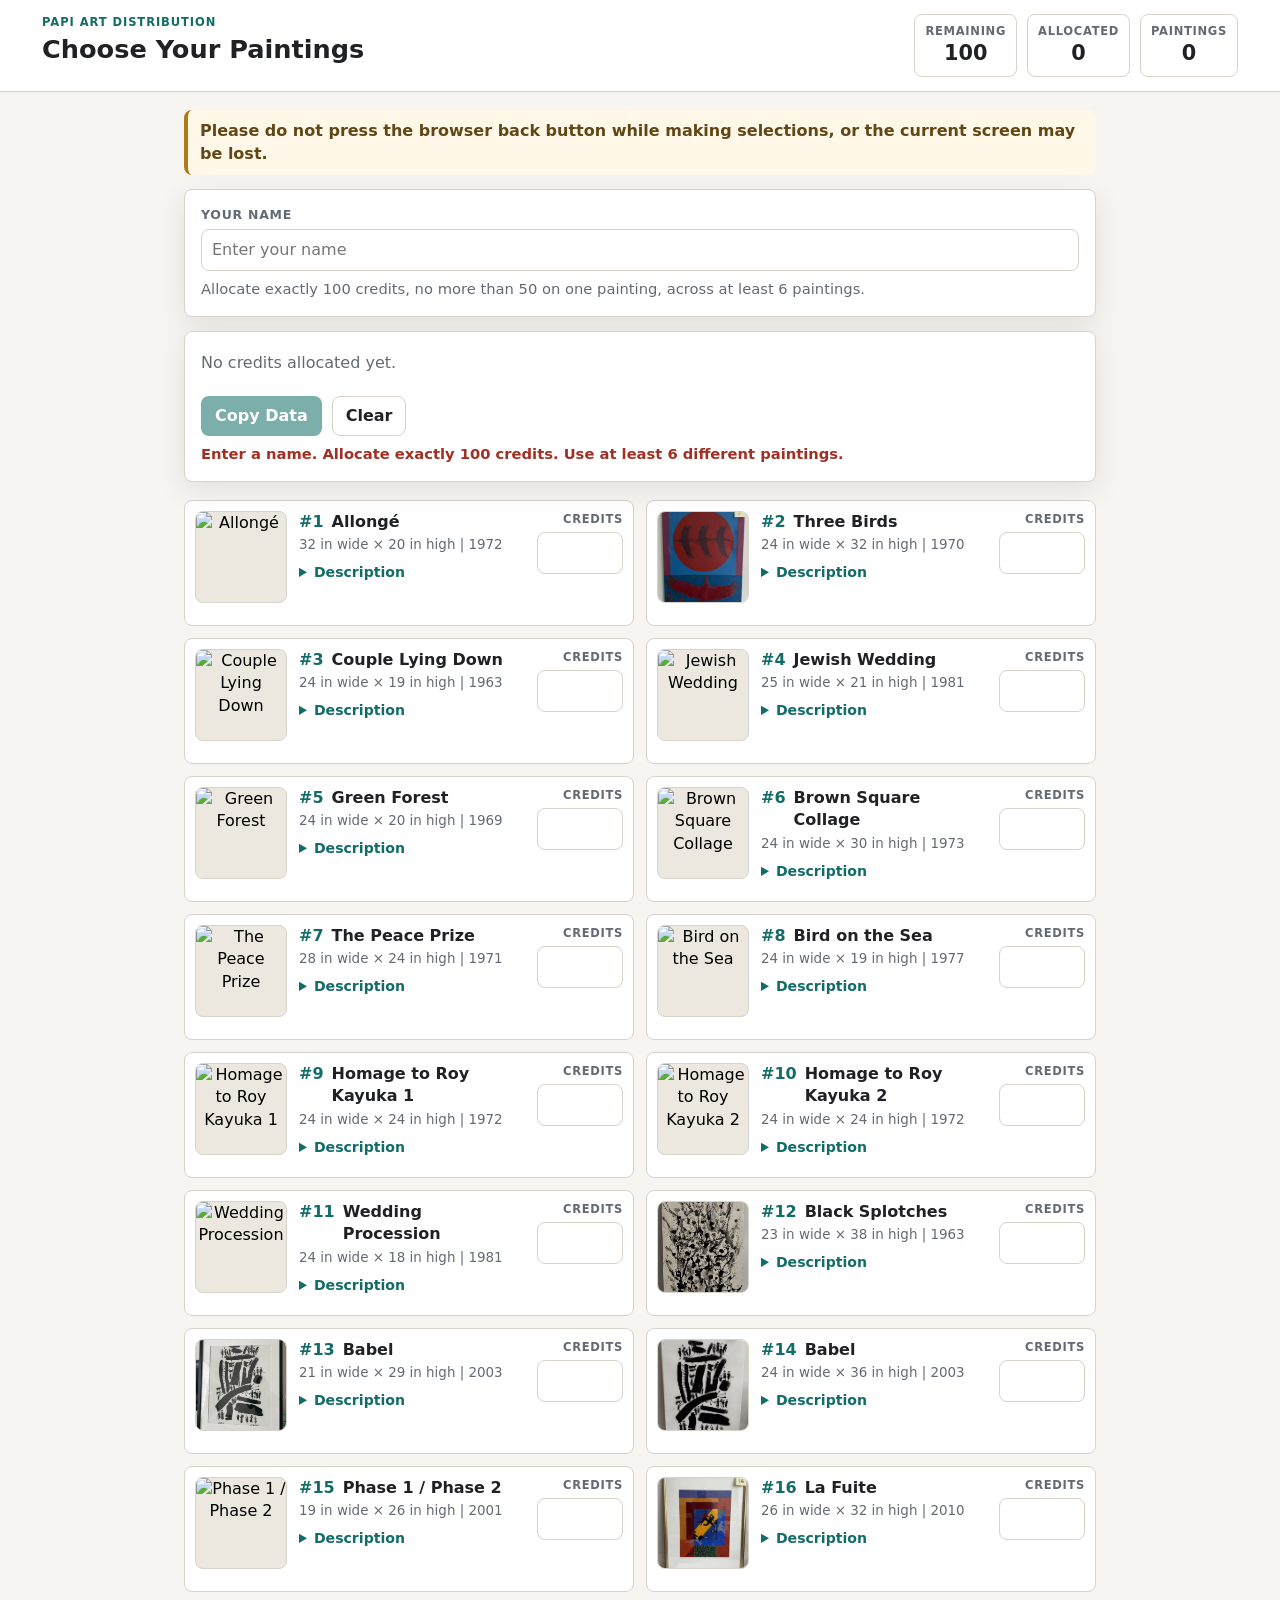
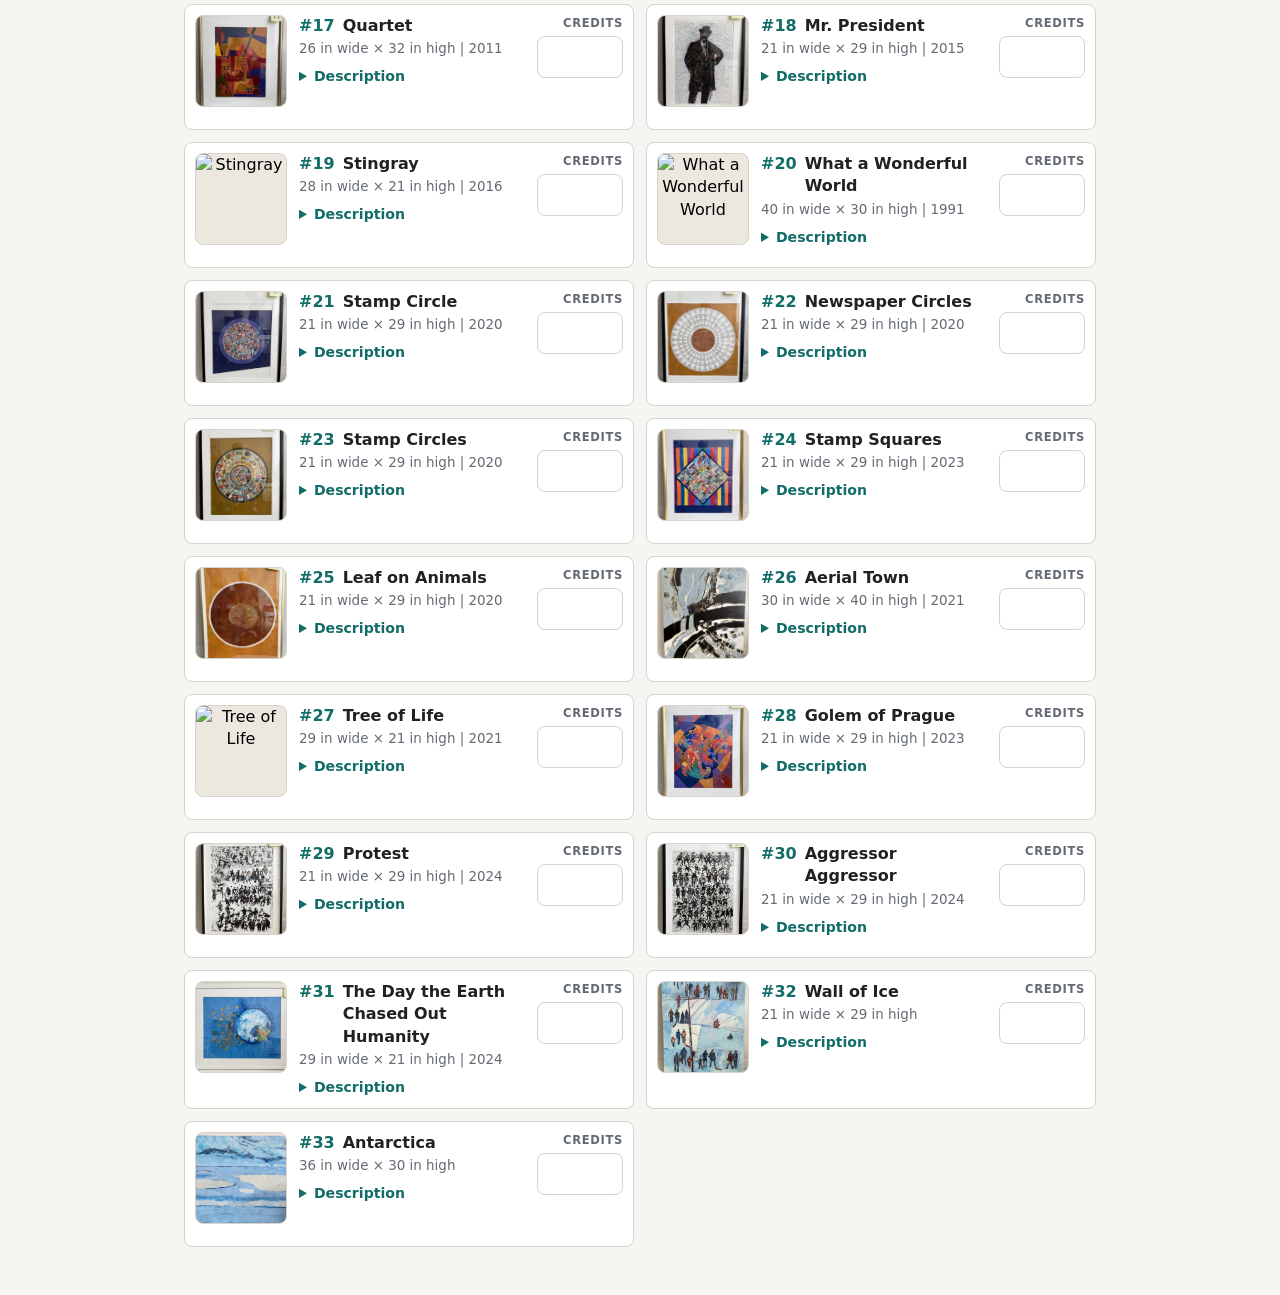
==== index.html @ 691af479 "Committed website" ====
<!doctype html>
<html lang="en">
  <head>
    <meta charset="utf-8">
    <meta name="viewport" content="width=device-width, initial-scale=1">
    <title>Papi Art Distribution</title>
    <link rel="stylesheet" href="assets/css/styles.css">
    <script type="module" src="assets/js/user.js"></script>
  </head>
  <body>
    <header class="topbar participant-topbar">
      <div class="brand-block">
        <p class="eyebrow">Papi Art Distribution</p>
        <h1>Choose Your Paintings</h1>
      </div>
      <div class="credit-panel" aria-live="polite">
        <div>
          <span class="metric-label">Remaining</span>
          <strong id="remainingCredits">100</strong>
        </div>
        <div>
          <span class="metric-label">Allocated</span>
          <strong id="allocatedCredits">0</strong>
        </div>
        <div>
          <span class="metric-label">Paintings</span>
          <strong id="selectedCount">0</strong>
        </div>
      </div>
    </header>

    <main class="page-shell participant-shell">
      <section class="notice-strip" role="note">
        Please do not press the browser back button while making selections, or the current screen may be lost.
      </section>

      <section class="entry-panel">
        <label class="field-label" for="participantName">Your name</label>
        <input id="participantName" class="text-input" type="text" autocomplete="name" placeholder="Enter your name">
        <p class="compact-help">Allocate exactly 100 credits, no more than 50 on one painting, across at least 6 paintings.</p>
      </section>

      <section class="sticky-summary" aria-label="Current selections">
        <div class="selection-strip" id="selectionStrip">
          <span class="muted">No credits allocated yet.</span>
        </div>
        <div class="action-row">
          <button id="copySubmission" class="primary-button" type="button" disabled>Copy Data</button>
          <button id="clearBids" class="secondary-button" type="button">Clear</button>
        </div>
        <p id="validationMessage" class="validation-message" role="status"></p>
        <textarea id="submissionOutput" class="submission-output" readonly aria-label="Copied submission data"></textarea>
      </section>

      <section id="paintingList" class="painting-list" aria-label="Paintings"></section>
    </main>

    <div id="imageModal" class="image-modal" hidden>
      <div class="modal-toolbar">
        <div>
          <p id="modalTitle" class="modal-title"></p>
          <p id="modalMeta" class="modal-meta"></p>
        </div>
        <div class="modal-actions">
          <button id="zoomOut" class="icon-button" type="button" aria-label="Zoom out">-</button>
          <button id="zoomReset" class="icon-button" type="button" aria-label="Reset zoom">Fit</button>
          <button id="zoomIn" class="icon-button" type="button" aria-label="Zoom in">+</button>
          <button id="closeModal" class="icon-button close-button" type="button" aria-label="Close image">x</button>
        </div>
      </div>
      <div id="modalImageWrap" class="modal-image-wrap">
        <img id="modalImage" alt="">
      </div>
    </div>
  </body>
</html>
---- assets/css/styles.css ----
:root {
  --bg: #f6f5f1;
  --surface: #ffffff;
  --ink: #202124;
  --muted: #646a73;
  --line: #d7d2ca;
  --accent: #126c68;
  --accent-strong: #0d4f4d;
  --rose: #9f3655;
  --gold: #b07a19;
  --danger: #a32f24;
  --shadow: 0 8px 30px rgba(31, 27, 21, 0.09);
  --radius: 8px;
}

* {
  box-sizing: border-box;
}

html {
  color: var(--ink);
  background: var(--bg);
  font-family: Inter, ui-sans-serif, system-ui, -apple-system, BlinkMacSystemFont, "Segoe UI", sans-serif;
  line-height: 1.4;
}

body {
  margin: 0;
  min-height: 100vh;
}

button,
input,
textarea {
  font: inherit;
}

button {
  cursor: pointer;
}

button:disabled {
  cursor: not-allowed;
  opacity: 0.55;
}

a {
  color: var(--accent);
}

.topbar {
  position: sticky;
  top: 0;
  z-index: 20;
  display: flex;
  align-items: center;
  justify-content: space-between;
  gap: 18px;
  padding: 14px clamp(16px, 4vw, 42px);
  border-bottom: 1px solid var(--line);
  background: rgba(255, 255, 255, 0.95);
  backdrop-filter: blur(10px);
}

.participant-topbar {
  align-items: stretch;
}

.brand-block h1,
.control-panel h2,
.feature-copy h2,
.summary-panel h2 {
  margin: 0;
  letter-spacing: 0;
}

.brand-block h1 {
  font-size: clamp(1.15rem, 2vw, 1.65rem);
}

.eyebrow {
  margin: 0 0 2px;
  color: var(--accent);
  font-size: 0.72rem;
  font-weight: 800;
  letter-spacing: 0.08em;
  text-transform: uppercase;
}

.page-nav {
  display: flex;
  gap: 14px;
  flex-wrap: wrap;
  font-size: 0.92rem;
  font-weight: 700;
}

.page-shell {
  width: min(1180px, 100%);
  margin: 0 auto;
  padding: 18px clamp(14px, 3vw, 34px) 48px;
}

.participant-shell {
  max-width: 980px;
}

.credit-panel,
.results-progress,
.editor-summary {
  display: flex;
  gap: 10px;
  align-items: center;
}

.credit-panel > div,
.results-progress > div,
.editor-summary > div {
  min-width: 86px;
  padding: 8px 10px;
  border: 1px solid var(--line);
  border-radius: var(--radius);
  background: var(--surface);
  text-align: center;
}

.metric-label {
  display: block;
  color: var(--muted);
  font-size: 0.72rem;
  font-weight: 800;
  letter-spacing: 0.06em;
  text-transform: uppercase;
}

.credit-panel strong,
.results-progress strong,
.winner-panel strong {
  display: block;
  font-size: 1.3rem;
}

.notice-strip {
  margin-bottom: 14px;
  padding: 10px 12px;
  border-left: 4px solid var(--gold);
  border-radius: var(--radius);
  background: #fff8e8;
  color: #614716;
  font-weight: 700;
}

.entry-panel,
.control-panel,
.sticky-summary,
.summary-panel {
  border: 1px solid var(--line);
  border-radius: var(--radius);
  background: var(--surface);
  box-shadow: var(--shadow);
}

.entry-panel,
.sticky-summary,
.control-panel,
.summary-panel {
  padding: 16px;
}

.sticky-summary {
  position: sticky;
  top: 83px;
  z-index: 15;
  margin: 14px 0 18px;
}

.field-label {
  display: block;
  margin-bottom: 6px;
  color: var(--muted);
  font-size: 0.78rem;
  font-weight: 800;
  letter-spacing: 0.06em;
  text-transform: uppercase;
}

.text-input,
.credit-input,
.large-textarea,
.submission-output {
  width: 100%;
  border: 1px solid var(--line);
  border-radius: var(--radius);
  background: #fff;
  color: var(--ink);
}

.text-input,
.credit-input {
  min-height: 42px;
  padding: 8px 10px;
}

.credit-input {
  max-width: 86px;
  text-align: right;
  font-weight: 800;
}

.large-textarea,
.submission-output {
  min-height: 150px;
  padding: 10px;
  resize: vertical;
}

.submission-output {
  display: none;
  min-height: 70px;
  margin-top: 10px;
  font-size: 0.78rem;
}

.compact-help,
.validation-message,
.muted {
  color: var(--muted);
}

.compact-help {
  margin: 8px 0 0;
  font-size: 0.92rem;
}

.validation-message {
  margin: 8px 0 0;
  min-height: 1.25em;
  font-size: 0.92rem;
}

.validation-message.error {
  color: var(--danger);
  font-weight: 700;
}

.validation-message.ok {
  color: var(--accent-strong);
  font-weight: 700;
}

.selection-strip {
  display: flex;
  min-height: 36px;
  gap: 8px;
  align-items: center;
  overflow-x: auto;
  padding-bottom: 6px;
}

.selection-chip {
  flex: 0 0 auto;
  display: inline-flex;
  gap: 8px;
  align-items: center;
  padding: 6px 8px;
  border: 1px solid var(--line);
  border-radius: var(--radius);
  background: #f8fbfa;
  font-size: 0.86rem;
  white-space: nowrap;
}

.selection-chip strong {
  color: var(--accent-strong);
}

.action-row,
.result-actions {
  display: flex;
  gap: 10px;
  align-items: center;
  flex-wrap: wrap;
  margin-top: 12px;
}

.primary-button,
.secondary-button,
.danger-button,
.primary-link,
.icon-button {
  min-height: 40px;
  border: 1px solid transparent;
  border-radius: var(--radius);
  padding: 8px 13px;
  font-weight: 800;
  text-decoration: none;
}

.primary-button,
.primary-link {
  background: var(--accent);
  color: #fff;
}

.primary-button:hover,
.primary-link:hover {
  background: var(--accent-strong);
}

.secondary-button,
.icon-button {
  border-color: var(--line);
  background: #fff;
  color: var(--ink);
}

.danger-button {
  background: var(--danger);
  color: #fff;
}

.icon-button {
  width: 40px;
  padding: 6px;
}

.close-button {
  border-color: #e0b9b3;
  color: var(--danger);
}

.painting-list {
  display: grid;
  grid-template-columns: repeat(2, minmax(0, 1fr));
  gap: 12px;
}

.painting-card {
  display: grid;
  grid-template-columns: 92px minmax(0, 1fr) 96px;
  gap: 12px;
  align-items: start;
  min-height: 126px;
  padding: 10px;
  border: 1px solid var(--line);
  border-radius: var(--radius);
  background: var(--surface);
}

.painting-thumb-button {
  width: 92px;
  height: 92px;
  padding: 0;
  overflow: hidden;
  border: 1px solid var(--line);
  border-radius: var(--radius);
  background: #ece8df;
}

.painting-thumb-button img {
  width: 100%;
  height: 100%;
  object-fit: cover;
  display: block;
}

.painting-title-row {
  display: flex;
  gap: 8px;
  align-items: baseline;
}

.painting-number {
  flex: 0 0 auto;
  color: var(--accent);
  font-weight: 900;
}

.painting-card h2 {
  margin: 0;
  font-size: 1rem;
}

.painting-meta {
  margin: 3px 0 0;
  color: var(--muted);
  font-size: 0.84rem;
}

.painting-card details {
  margin-top: 8px;
  font-size: 0.88rem;
}

.painting-card summary {
  color: var(--accent);
  cursor: pointer;
  font-weight: 800;
}

.bid-block {
  display: flex;
  flex-direction: column;
  gap: 5px;
  align-items: flex-end;
}

.bid-block label {
  color: var(--muted);
  font-size: 0.72rem;
  font-weight: 800;
  letter-spacing: 0.06em;
  text-transform: uppercase;
}

.image-modal {
  position: fixed;
  inset: 0;
  z-index: 100;
  display: grid;
  grid-template-rows: auto minmax(0, 1fr);
  background: rgba(20, 19, 17, 0.95);
  color: #fff;
}

.image-modal[hidden] {
  display: none;
}

.modal-toolbar {
  display: flex;
  justify-content: space-between;
  gap: 16px;
  align-items: center;
  padding: 12px clamp(12px, 3vw, 24px);
  border-bottom: 1px solid rgba(255, 255, 255, 0.18);
}

.modal-title,
.modal-meta {
  margin: 0;
}

.modal-title {
  font-weight: 900;
}

.modal-meta {
  color: rgba(255, 255, 255, 0.72);
  font-size: 0.9rem;
}

.modal-actions {
  display: flex;
  gap: 8px;
  flex-wrap: wrap;
  justify-content: flex-end;
}

.modal-image-wrap {
  overflow: auto;
  display: block;
  padding: 18px;
  text-align: center;
}

.modal-image-wrap img {
  max-width: min(100%, 1500px);
  max-height: 78vh;
  height: auto;
  transition: width 130ms ease;
}

.panel-grid {
  display: grid;
  grid-template-columns: minmax(0, 1.3fr) minmax(280px, 0.7fr);
  gap: 16px;
  margin-bottom: 16px;
}

.control-panel h2 {
  margin-bottom: 10px;
  font-size: 1.2rem;
}

.section-heading-row {
  display: flex;
  justify-content: space-between;
  gap: 12px;
  align-items: center;
  margin-bottom: 12px;
}

.table-wrap {
  overflow-x: auto;
}

.data-table {
  width: 100%;
  border-collapse: collapse;
  min-width: 620px;
}

.data-table th,
.data-table td {
  padding: 9px 10px;
  border-bottom: 1px solid var(--line);
  text-align: left;
  vertical-align: top;
}

.data-table th {
  color: var(--muted);
  font-size: 0.76rem;
  letter-spacing: 0.06em;
  text-transform: uppercase;
}

.row-actions {
  display: flex;
  gap: 8px;
  flex-wrap: wrap;
}

.status-pill {
  display: inline-flex;
  padding: 3px 7px;
  border-radius: var(--radius);
  background: #edf8f6;
  color: var(--accent-strong);
  font-size: 0.8rem;
  font-weight: 800;
}

.status-pill.bad {
  background: #fff1ef;
  color: var(--danger);
}

.message-stack {
  display: grid;
  gap: 6px;
  margin-top: 10px;
}

.message-stack p {
  margin: 0;
  padding: 8px 10px;
  border-radius: var(--radius);
  background: #f7f4ee;
}

.manual-editor {
  margin-top: 16px;
}

.editor-grid {
  display: grid;
  grid-template-columns: repeat(2, minmax(0, 1fr));
  gap: 8px;
  margin-top: 12px;
}

.editor-row {
  display: grid;
  grid-template-columns: minmax(0, 1fr) 82px;
  gap: 8px;
  align-items: center;
  padding: 8px;
  border: 1px solid var(--line);
  border-radius: var(--radius);
}

.editor-row span {
  min-width: 0;
  overflow: hidden;
  text-overflow: ellipsis;
  white-space: nowrap;
}

.results-body {
  background: #efede8;
}

.results-shell {
  width: min(1380px, 100%);
  margin: 0 auto;
  padding: 18px clamp(14px, 3vw, 34px) 48px;
}

.results-stage {
  display: grid;
  gap: 16px;
}

.results-progress {
  justify-content: center;
}

.feature-painting {
  display: grid;
  grid-template-columns: minmax(320px, 1.15fr) minmax(320px, 0.85fr);
  min-height: calc(100vh - 190px);
  gap: 20px;
  align-items: stretch;
}

.feature-image-wrap {
  display: grid;
  place-items: center;
  min-height: 420px;
  border: 1px solid var(--line);
  border-radius: var(--radius);
  background: #1f211f;
  overflow: hidden;
}

.feature-image-wrap img {
  width: 100%;
  height: 100%;
  max-height: calc(100vh - 220px);
  object-fit: contain;
  display: block;
}

.feature-copy {
  display: flex;
  flex-direction: column;
  min-width: 0;
  padding: clamp(16px, 2vw, 26px);
  border: 1px solid var(--line);
  border-radius: var(--radius);
  background: var(--surface);
  box-shadow: var(--shadow);
}

.feature-copy h2 {
  font-size: clamp(2rem, 4vw, 4.2rem);
  line-height: 1.02;
}

.feature-meta {
  margin: 8px 0 0;
  color: var(--muted);
  font-size: 1rem;
  font-weight: 700;
}

.feature-description {
  margin: 16px 0;
  color: #3b3d40;
  font-size: 1rem;
}

.top-bidders {
  margin-top: auto;
  padding-top: 16px;
}

.top-bidders h3 {
  margin: 0 0 8px;
  color: var(--muted);
  font-size: 0.8rem;
  letter-spacing: 0.06em;
  text-transform: uppercase;
}

.top-bidders ol {
  display: grid;
  gap: 8px;
  margin: 0;
  padding-left: 24px;
}

.top-bidders li {
  padding: 7px 9px;
  border: 1px solid var(--line);
  border-radius: var(--radius);
  background: #faf9f6;
  font-weight: 800;
}

.top-bidders span {
  color: var(--muted);
  font-weight: 700;
}

.winner-panel {
  margin-top: 16px;
  padding: 14px 16px;
  border: 2px solid var(--accent);
  border-radius: var(--radius);
  background: #edf8f6;
}

.winner-panel strong {
  margin-top: 2px;
  font-size: clamp(2rem, 5vw, 4rem);
  line-height: 1;
}

.summary-panel {
  position: fixed;
  inset: 88px clamp(12px, 4vw, 52px) 24px;
  z-index: 60;
  overflow: auto;
}

.empty-state {
  width: min(680px, 100%);
  margin: 60px auto;
  text-align: center;
}

@media (max-width: 920px) {
  .topbar,
  .participant-topbar {
    position: static;
    align-items: stretch;
    flex-direction: column;
  }

  .credit-panel,
  .results-progress {
    justify-content: space-between;
  }

  .sticky-summary {
    top: 0;
  }

  .painting-list,
  .panel-grid,
  .feature-painting,
  .editor-grid {
    grid-template-columns: 1fr;
  }

  .feature-painting {
    min-height: auto;
  }

  .feature-copy h2 {
    font-size: 2.2rem;
  }
}

@media (max-width: 620px) {
  .page-shell,
  .results-shell {
    padding-left: 10px;
    padding-right: 10px;
  }

  .painting-card {
    grid-template-columns: 76px minmax(0, 1fr) 78px;
    gap: 8px;
    padding: 8px;
  }

  .painting-thumb-button {
    width: 76px;
    height: 76px;
  }

  .painting-card h2 {
    font-size: 0.94rem;
  }

  .credit-input {
    max-width: 74px;
  }

  .credit-panel {
    gap: 6px;
  }

  .credit-panel > div,
  .results-progress > div {
    min-width: 0;
    flex: 1 1 0;
    padding: 7px 6px;
  }

  .feature-image-wrap {
    min-height: 310px;
  }

  .summary-panel {
    inset: 12px;
  }
}
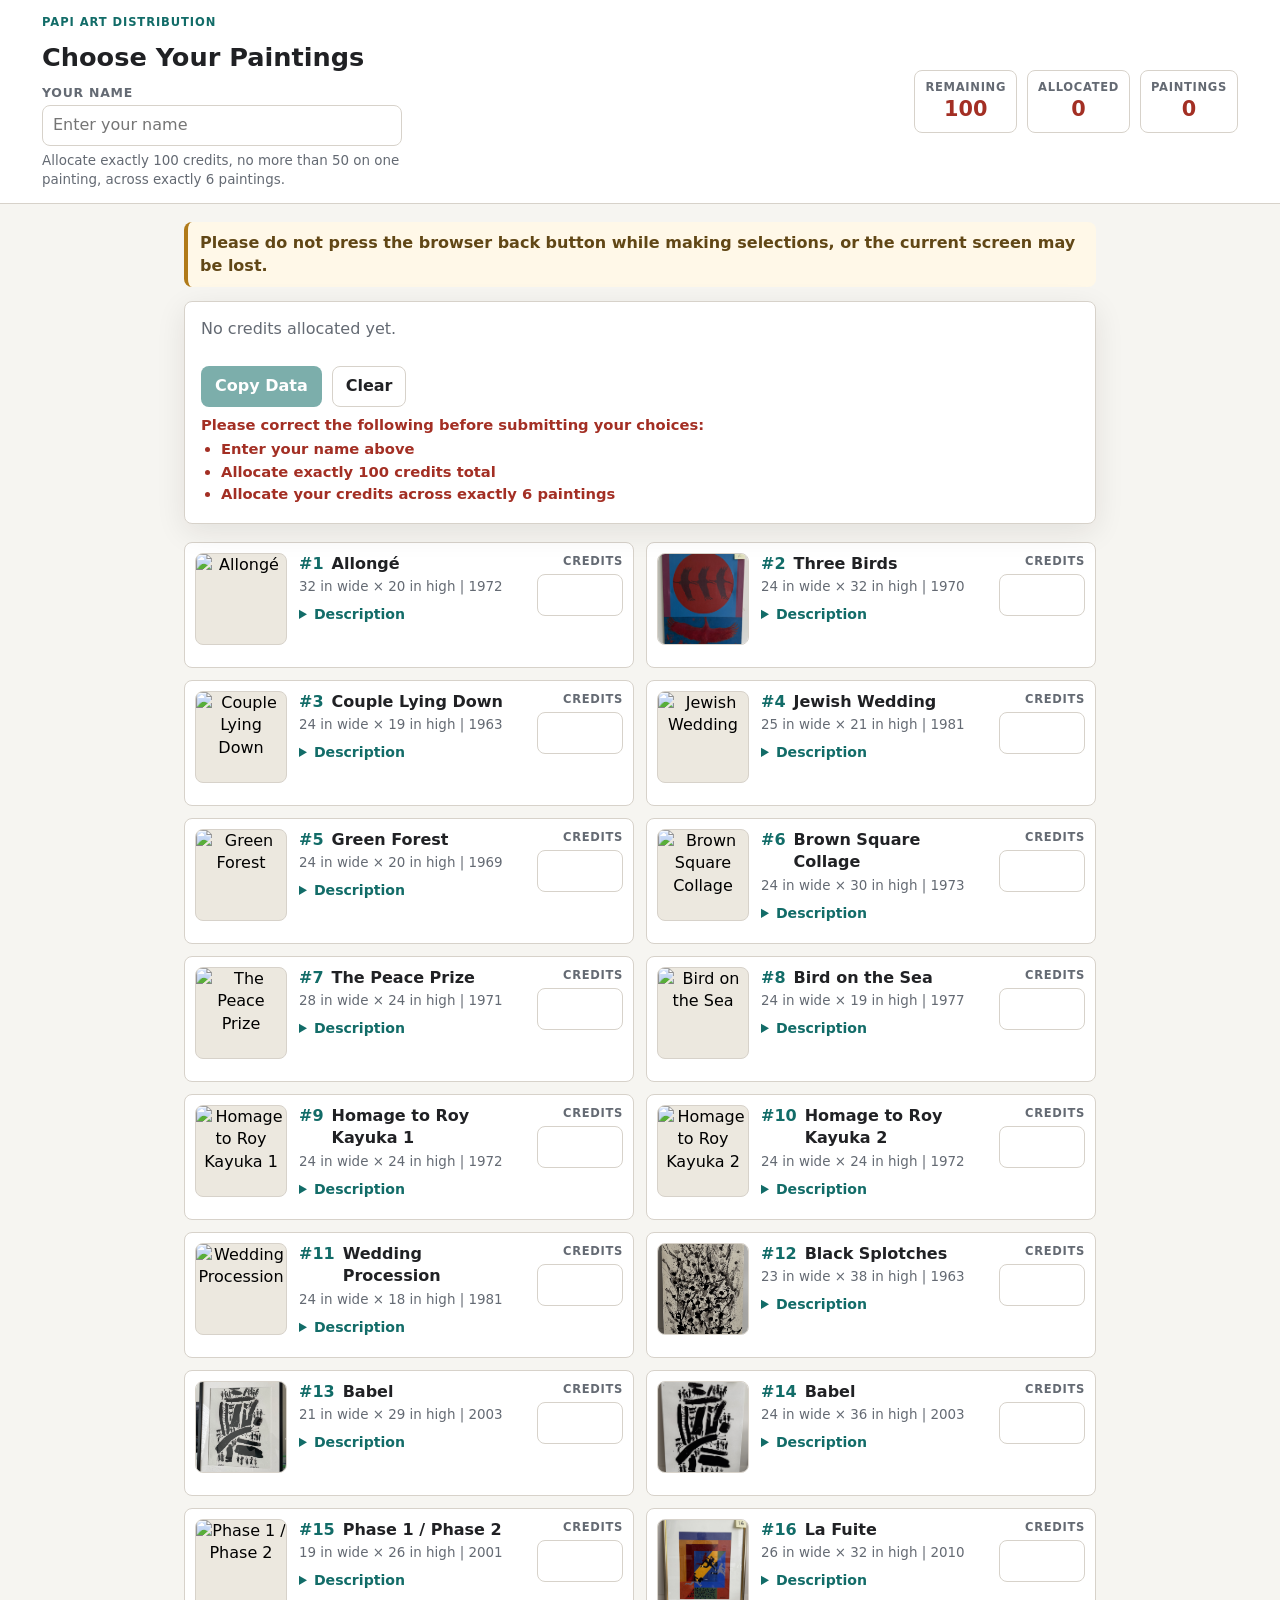
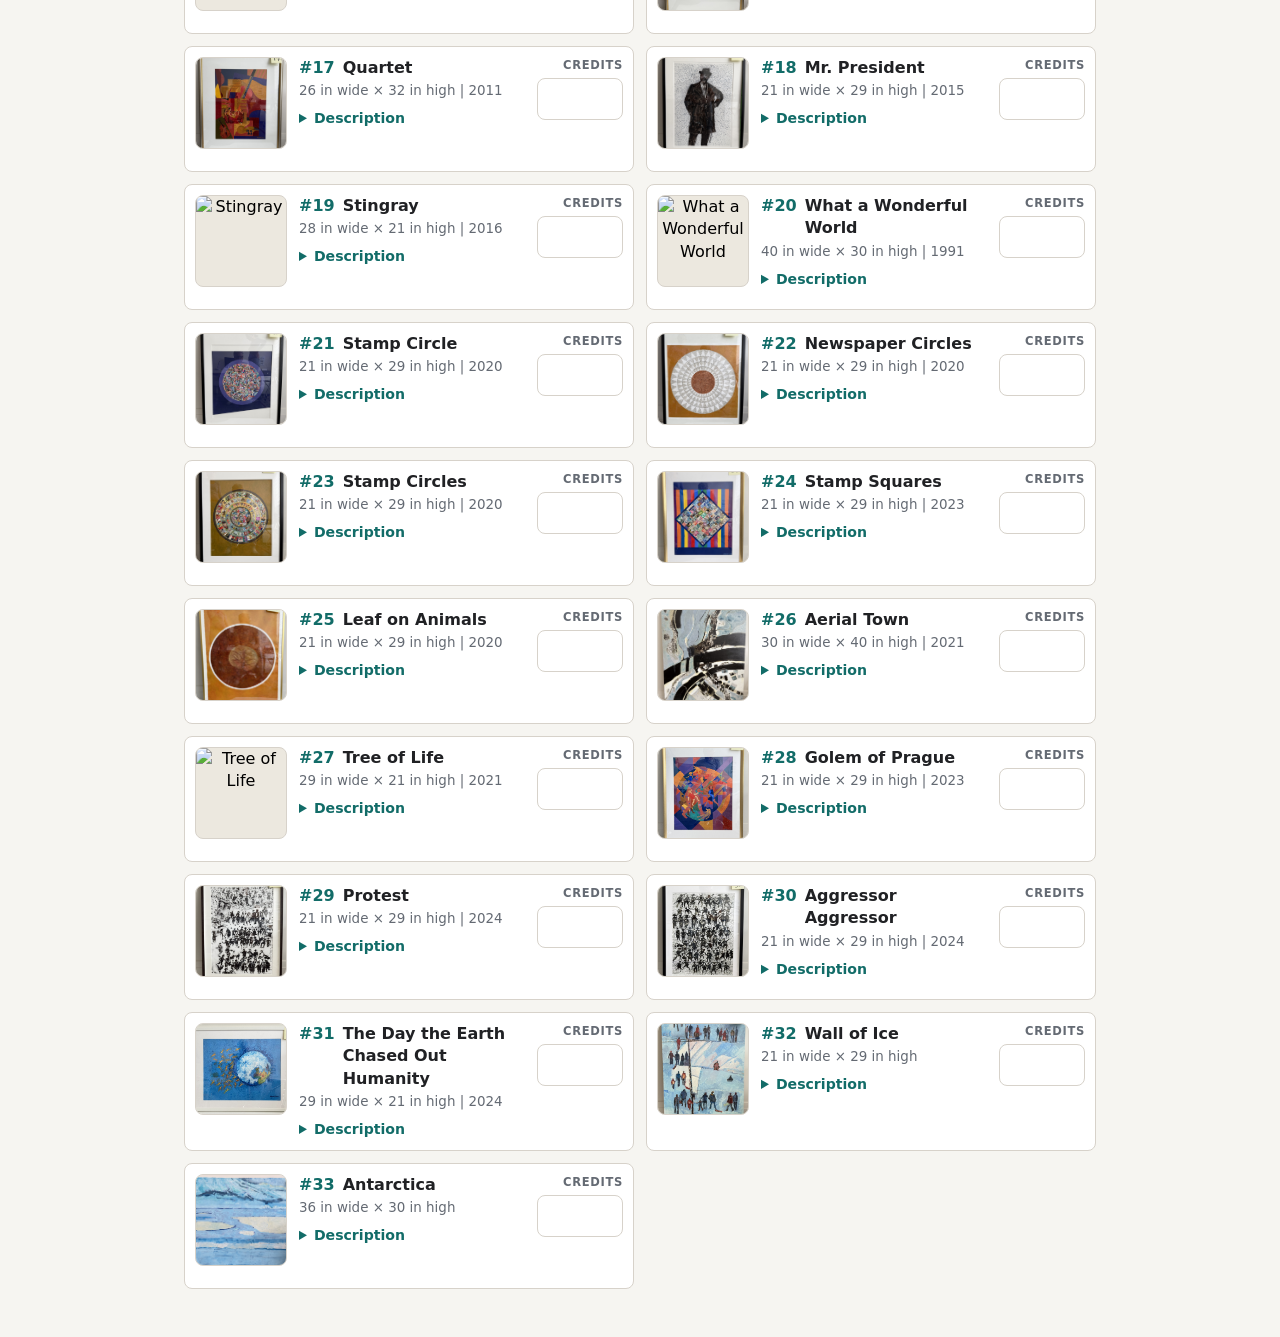
==== commit 30789b5e: "Made minor UI changes" ====
--- a/index.html
+++ b/index.html
@@ -12,6 +12,11 @@
       <div class="brand-block">
         <p class="eyebrow">Papi Art Distribution</p>
         <h1>Choose Your Paintings</h1>
+        <div class="participant-name-block">
+          <label class="field-label" for="participantName">Your name</label>
+          <input id="participantName" class="text-input" type="text" autocomplete="name" placeholder="Enter your name">
+          <p class="compact-help">Allocate exactly 100 credits, no more than 50 on one painting, across exactly 6 paintings.</p>
+        </div>
       </div>
       <div class="credit-panel" aria-live="polite">
         <div>
@@ -32,12 +37,6 @@
     <main class="page-shell participant-shell">
       <section class="notice-strip" role="note">
         Please do not press the browser back button while making selections, or the current screen may be lost.
-      </section>
-
-      <section class="entry-panel">
-        <label class="field-label" for="participantName">Your name</label>
-        <input id="participantName" class="text-input" type="text" autocomplete="name" placeholder="Enter your name">
-        <p class="compact-help">Allocate exactly 100 credits, no more than 50 on one painting, across at least 6 paintings.</p>
       </section>
 
       <section class="sticky-summary" aria-label="Current selections">
--- a/assets/css/styles.css
+++ b/assets/css/styles.css
@@ -11,6 +11,7 @@
   --danger: #a32f24;
   --shadow: 0 8px 30px rgba(31, 27, 21, 0.09);
   --radius: 8px;
+  --participant-topbar-height: 86px;
 }
 
 * {
@@ -66,6 +67,30 @@
   align-items: stretch;
 }
 
+.participant-topbar .brand-block {
+  display: grid;
+  gap: 8px;
+  min-width: min(420px, 100%);
+}
+
+.participant-name-block {
+  width: min(360px, 100%);
+}
+
+.participant-name-block .field-label {
+  margin-bottom: 4px;
+}
+
+.participant-name-block .text-input {
+  min-height: 38px;
+}
+
+.participant-name-block .compact-help {
+  max-width: 470px;
+  margin-top: 6px;
+  font-size: 0.84rem;
+}
+
 .brand-block h1,
 .control-panel h2,
 .feature-copy h2,
@@ -169,7 +194,7 @@
 
 .sticky-summary {
   position: sticky;
-  top: 83px;
+  top: calc(var(--participant-topbar-height) + 8px);
   z-index: 15;
   margin: 14px 0 18px;
 }
@@ -243,35 +268,65 @@
   font-weight: 700;
 }
 
+.validation-message.error span {
+  display: block;
+  margin-bottom: 4px;
+}
+
+.validation-message.error ul {
+  margin: 0;
+  padding-left: 20px;
+}
+
+.validation-message.error li {
+  margin: 2px 0;
+}
+
 .validation-message.ok {
   color: var(--accent-strong);
   font-weight: 700;
 }
 
 .selection-strip {
-  display: flex;
+  display: grid;
+  grid-template-columns: 1fr;
   min-height: 36px;
-  gap: 8px;
-  align-items: center;
-  overflow-x: auto;
-  padding-bottom: 6px;
+  max-height: 190px;
+  gap: 6px;
+  align-items: stretch;
+  overflow-y: auto;
+  padding-right: 4px;
 }
 
 .selection-chip {
-  flex: 0 0 auto;
   display: inline-flex;
   gap: 8px;
   align-items: center;
+  justify-content: space-between;
+  width: 100%;
   padding: 6px 8px;
   border: 1px solid var(--line);
   border-radius: var(--radius);
   background: #f8fbfa;
   font-size: 0.86rem;
-  white-space: nowrap;
+  white-space: normal;
+}
+
+.selection-chip span {
+  min-width: 0;
+  overflow-wrap: anywhere;
 }
 
 .selection-chip strong {
   color: var(--accent-strong);
+}
+
+.metric-good {
+  color: var(--accent-strong);
+}
+
+.metric-bad {
+  color: var(--danger);
 }
 
 .action-row,
@@ -715,7 +770,6 @@
 @media (max-width: 920px) {
   .topbar,
   .participant-topbar {
-    position: static;
     align-items: stretch;
     flex-direction: column;
   }
@@ -723,10 +777,6 @@
   .credit-panel,
   .results-progress {
     justify-content: space-between;
-  }
-
-  .sticky-summary {
-    top: 0;
   }
 
   .painting-list,
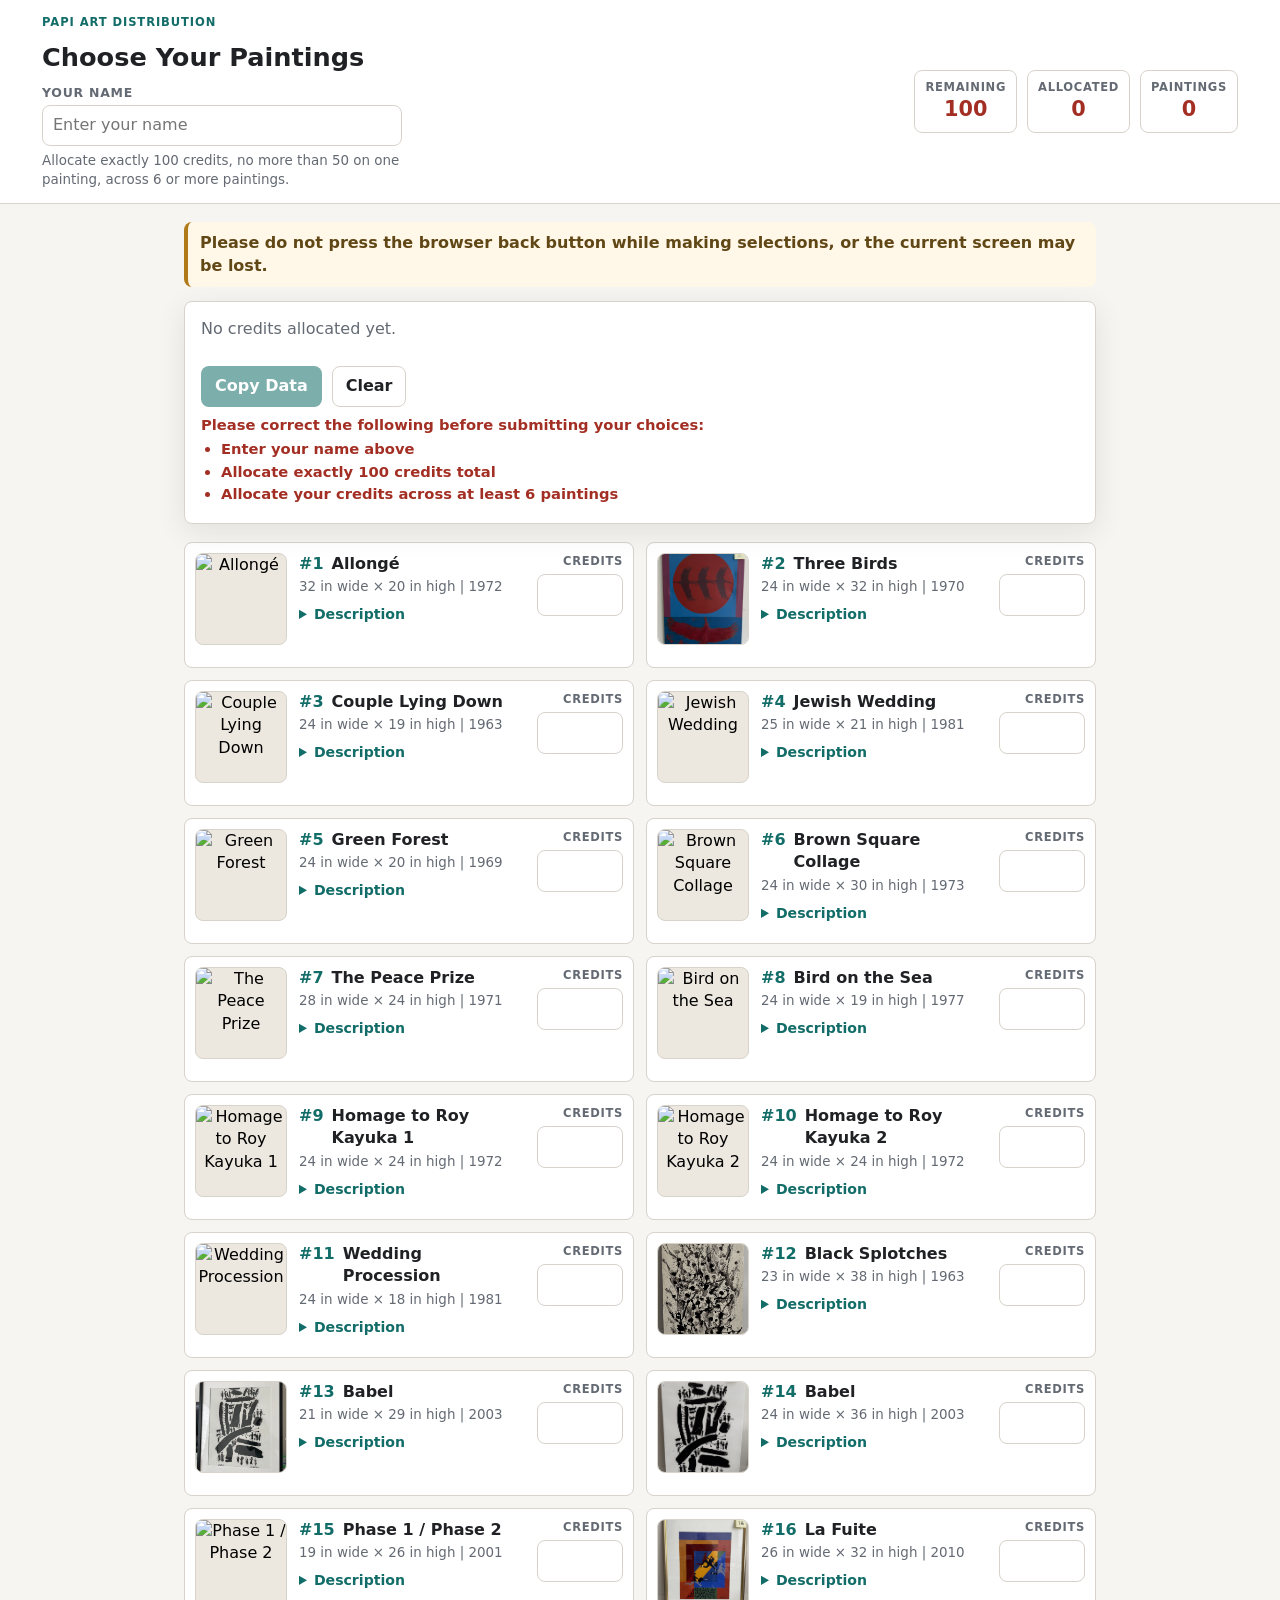
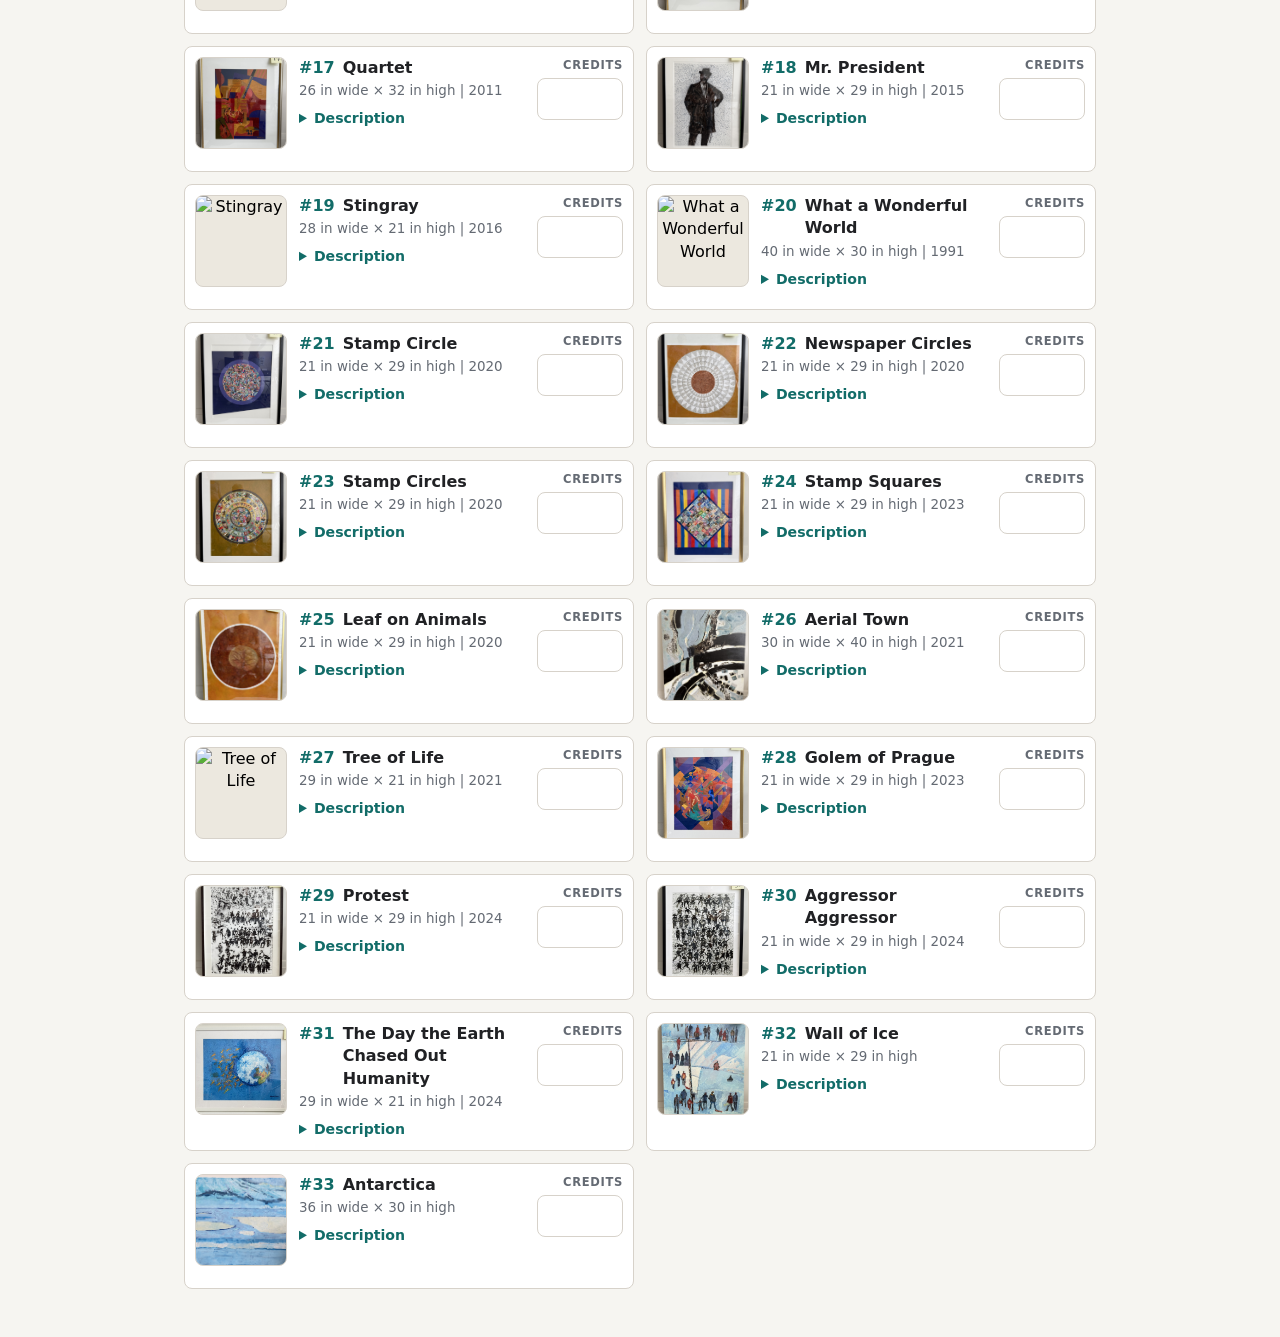
==== commit 4a7721bc: "Participants can now allocate their credits across more than 6 paintings" ====
--- a/index.html
+++ b/index.html
@@ -15,7 +15,7 @@
         <div class="participant-name-block">
           <label class="field-label" for="participantName">Your name</label>
           <input id="participantName" class="text-input" type="text" autocomplete="name" placeholder="Enter your name">
-          <p class="compact-help">Allocate exactly 100 credits, no more than 50 on one painting, across exactly 6 paintings.</p>
+          <p class="compact-help">Allocate exactly 100 credits, no more than 50 on one painting, across 6 or more paintings.</p>
         </div>
       </div>
       <div class="credit-panel" aria-live="polite">
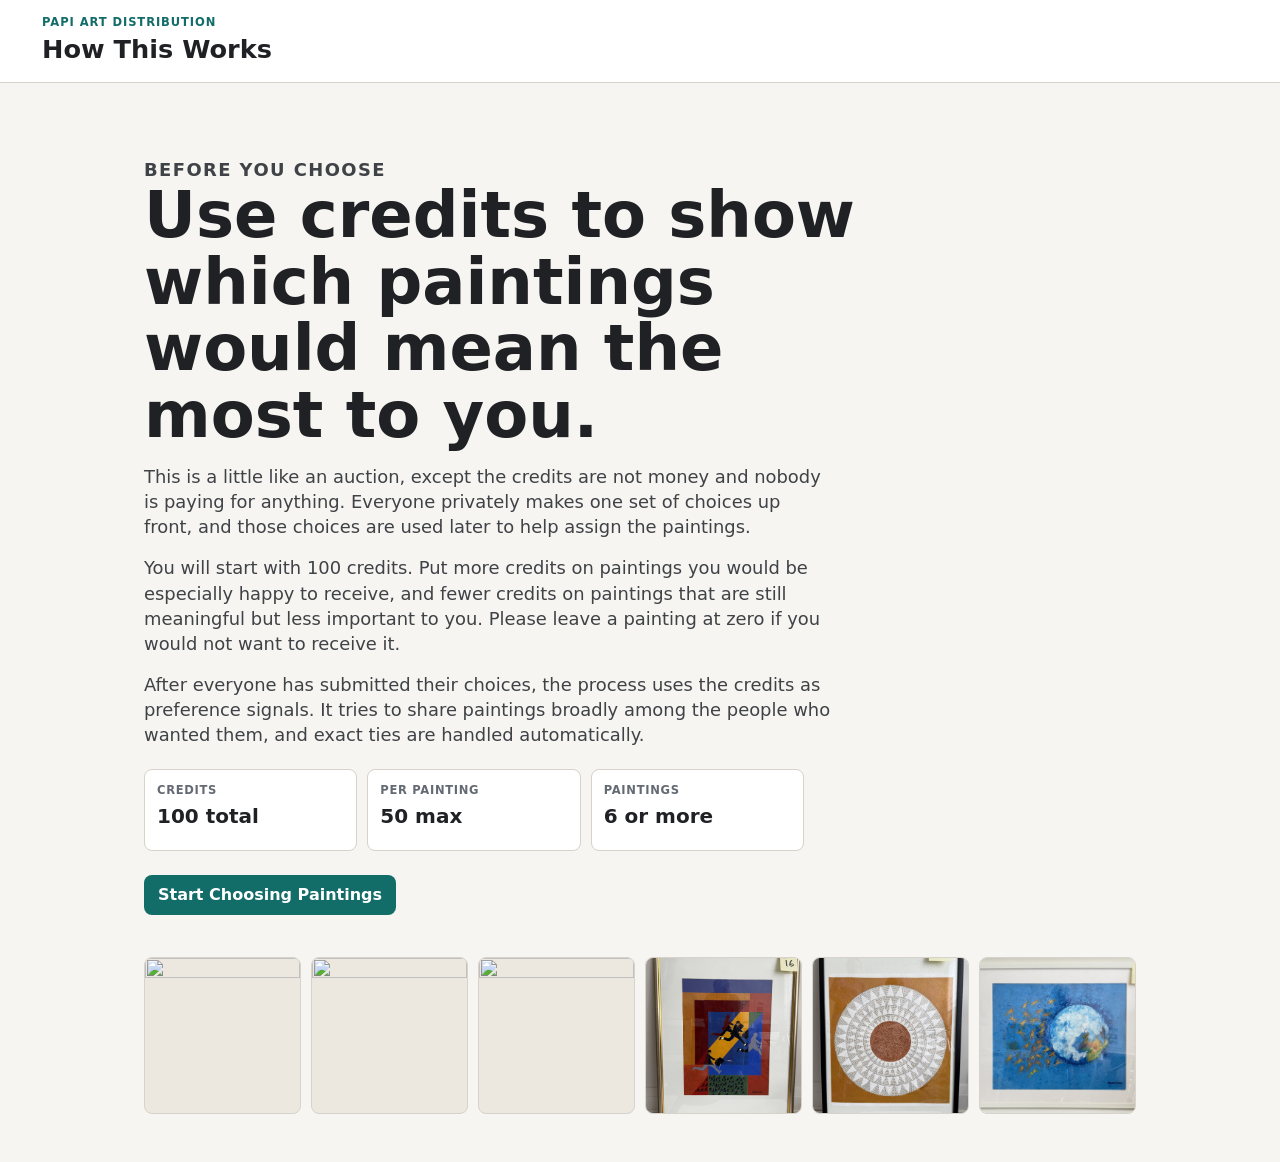
==== commit 34ca0abc: "Fixed the topbar" ====
--- a/index.html
+++ b/index.html
@@ -5,71 +5,59 @@
     <meta name="viewport" content="width=device-width, initial-scale=1">
     <title>Papi Art Distribution</title>
     <link rel="stylesheet" href="assets/css/styles.css">
-    <script type="module" src="assets/js/user.js"></script>
   </head>
-  <body>
-    <header class="topbar participant-topbar">
+  <body class="home-body">
+    <header class="topbar home-topbar">
       <div class="brand-block">
         <p class="eyebrow">Papi Art Distribution</p>
-        <h1>Choose Your Paintings</h1>
-        <div class="participant-name-block">
-          <label class="field-label" for="participantName">Your name</label>
-          <input id="participantName" class="text-input" type="text" autocomplete="name" placeholder="Enter your name">
-          <p class="compact-help">Allocate exactly 100 credits, no more than 50 on one painting, across 6 or more paintings.</p>
-        </div>
-      </div>
-      <div class="credit-panel" aria-live="polite">
-        <div>
-          <span class="metric-label">Remaining</span>
-          <strong id="remainingCredits">100</strong>
-        </div>
-        <div>
-          <span class="metric-label">Allocated</span>
-          <strong id="allocatedCredits">0</strong>
-        </div>
-        <div>
-          <span class="metric-label">Paintings</span>
-          <strong id="selectedCount">0</strong>
-        </div>
+        <h1>How This Works</h1>
       </div>
     </header>
 
-    <main class="page-shell participant-shell">
-      <section class="notice-strip" role="note">
-        Please do not press the browser back button while making selections, or the current screen may be lost.
+    <main class="page-shell home-shell">
+      <section class="intro-section" aria-labelledby="introTitle">
+        <div class="intro-copy">
+          <p class="eyebrow">Before you choose</p>
+          <h2 id="introTitle">Use credits to show which paintings would mean the most to you.</h2>
+          <p>
+            This is a little like an auction, except the credits are not money and nobody is paying for anything.
+            Everyone privately makes one set of choices up front, and those choices are used later to help assign
+            the paintings.
+          </p>
+          <p>
+            You will start with 100 credits. Put more credits on paintings you would be especially happy to receive,
+            and fewer credits on paintings that are still meaningful but less important to you. Please leave a painting
+            at zero if you would not want to receive it.
+          </p>
+          <p>
+            After everyone has submitted their choices, the process uses the credits as preference signals. It tries
+            to share paintings broadly among the people who wanted them, and exact ties are handled automatically.
+          </p>
+          <div class="intro-rules" aria-label="Entry requirements">
+            <div>
+              <span class="metric-label">Credits</span>
+              <strong>100 total</strong>
+            </div>
+            <div>
+              <span class="metric-label">Per painting</span>
+              <strong>50 max</strong>
+            </div>
+            <div>
+              <span class="metric-label">Paintings</span>
+              <strong>6 or more</strong>
+            </div>
+          </div>
+          <a class="primary-link intro-action" href="allocations.html">Start Choosing Paintings</a>
+        </div>
+        <div class="intro-art-strip" aria-label="Painting preview">
+          <img src="assets/images/1.jpg" alt="">
+          <img src="assets/images/6.jpg" alt="">
+          <img src="assets/images/10.jpg" alt="">
+          <img src="assets/images/16.jpg" alt="">
+          <img src="assets/images/22.jpg" alt="">
+          <img src="assets/images/31.jpg" alt="">
+        </div>
       </section>
-
-      <section class="sticky-summary" aria-label="Current selections">
-        <div class="selection-strip" id="selectionStrip">
-          <span class="muted">No credits allocated yet.</span>
-        </div>
-        <div class="action-row">
-          <button id="copySubmission" class="primary-button" type="button" disabled>Copy Data</button>
-          <button id="clearBids" class="secondary-button" type="button">Clear</button>
-        </div>
-        <p id="validationMessage" class="validation-message" role="status"></p>
-        <textarea id="submissionOutput" class="submission-output" readonly aria-label="Copied submission data"></textarea>
-      </section>
-
-      <section id="paintingList" class="painting-list" aria-label="Paintings"></section>
     </main>
-
-    <div id="imageModal" class="image-modal" hidden>
-      <div class="modal-toolbar">
-        <div>
-          <p id="modalTitle" class="modal-title"></p>
-          <p id="modalMeta" class="modal-meta"></p>
-        </div>
-        <div class="modal-actions">
-          <button id="zoomOut" class="icon-button" type="button" aria-label="Zoom out">-</button>
-          <button id="zoomReset" class="icon-button" type="button" aria-label="Reset zoom">Fit</button>
-          <button id="zoomIn" class="icon-button" type="button" aria-label="Zoom in">+</button>
-          <button id="closeModal" class="icon-button close-button" type="button" aria-label="Close image">x</button>
-        </div>
-      </div>
-      <div id="modalImageWrap" class="modal-image-wrap">
-        <img id="modalImage" alt="">
-      </div>
-    </div>
   </body>
 </html>
--- a/assets/css/styles.css
+++ b/assets/css/styles.css
@@ -70,7 +70,8 @@
 .participant-topbar .brand-block {
   display: grid;
   gap: 8px;
-  min-width: min(420px, 100%);
+  width: min(420px, 100%);
+  min-width: 0;
 }
 
 .participant-name-block {
@@ -89,6 +90,14 @@
   max-width: 470px;
   margin-top: 6px;
   font-size: 0.84rem;
+}
+
+.topbar-summary-slot {
+  min-width: 0;
+}
+
+.summary-flow-slot {
+  margin: 14px 0 18px;
 }
 
 .brand-block h1,
@@ -126,6 +135,79 @@
   padding: 18px clamp(14px, 3vw, 34px) 48px;
 }
 
+.home-shell {
+  width: min(1060px, 100%);
+  padding-top: clamp(24px, 5vw, 58px);
+}
+
+.intro-section {
+  display: grid;
+  gap: clamp(22px, 4vw, 42px);
+}
+
+.intro-copy {
+  max-width: 760px;
+}
+
+.intro-copy h2 {
+  margin: 0;
+  font-size: 4rem;
+  line-height: 1.04;
+  letter-spacing: 0;
+}
+
+.intro-copy p {
+  max-width: 690px;
+  margin: 16px 0 0;
+  color: #3f4246;
+  font-size: 1.12rem;
+}
+
+.intro-rules {
+  display: grid;
+  grid-template-columns: repeat(3, minmax(0, 1fr));
+  gap: 10px;
+  max-width: 660px;
+  margin-top: 22px;
+}
+
+.intro-rules > div {
+  min-height: 82px;
+  padding: 12px;
+  border: 1px solid var(--line);
+  border-radius: var(--radius);
+  background: var(--surface);
+}
+
+.intro-rules strong {
+  display: block;
+  margin-top: 4px;
+  color: var(--ink);
+  font-size: 1.25rem;
+}
+
+.intro-action {
+  display: inline-flex;
+  align-items: center;
+  justify-content: center;
+  margin-top: 24px;
+}
+
+.intro-art-strip {
+  display: grid;
+  grid-template-columns: repeat(6, minmax(0, 1fr));
+  gap: 10px;
+}
+
+.intro-art-strip img {
+  width: 100%;
+  aspect-ratio: 1;
+  object-fit: cover;
+  border: 1px solid var(--line);
+  border-radius: var(--radius);
+  background: #ece8df;
+}
+
 .participant-shell {
   max-width: 980px;
 }
@@ -193,10 +275,12 @@
 }
 
 .sticky-summary {
-  position: sticky;
-  top: calc(var(--participant-topbar-height) + 8px);
   z-index: 15;
-  margin: 14px 0 18px;
+  margin: 0;
+}
+
+.summary-flow-slot .sticky-summary {
+  margin: 0;
 }
 
 .field-label {
@@ -767,6 +851,90 @@
   text-align: center;
 }
 
+@media (min-width: 921px) {
+  .summary-flow-slot {
+    display: none;
+  }
+
+  .participant-topbar {
+    display: grid;
+    grid-template-columns: minmax(220px, 0.7fr) minmax(0, 1fr) auto;
+    align-items: start;
+  }
+
+  .participant-topbar .brand-block {
+    min-width: 0;
+  }
+
+  .participant-topbar .sticky-summary {
+    display: grid;
+    grid-template-columns: minmax(0, 1fr) auto;
+    gap: 8px 10px;
+    min-width: 0;
+    padding: 0;
+    border: 0;
+    border-radius: 0;
+    background: transparent;
+    box-shadow: none;
+  }
+
+  .participant-topbar .selection-strip {
+    display: flex;
+    flex-wrap: wrap;
+    align-content: flex-start;
+    align-items: flex-start;
+    min-height: 38px;
+    gap: 6px;
+    overflow: visible;
+    padding-right: 2px;
+  }
+
+  .participant-topbar .selection-chip {
+    width: auto;
+    max-width: min(250px, 100%);
+    min-height: 34px;
+    padding: 5px 7px;
+  }
+
+  .participant-topbar .selection-chip span {
+    overflow: hidden;
+    text-overflow: ellipsis;
+    white-space: nowrap;
+  }
+
+  .participant-topbar .action-row {
+    align-self: start;
+    flex-wrap: nowrap;
+    margin-top: 0;
+  }
+
+  .participant-topbar .primary-button,
+  .participant-topbar .secondary-button {
+    min-height: 38px;
+    padding: 7px 11px;
+    white-space: nowrap;
+  }
+
+  .participant-topbar .validation-message {
+    grid-column: 1 / -1;
+    margin: 0;
+    min-height: 1.1em;
+    font-size: 0.84rem;
+  }
+
+  .participant-topbar .validation-message.error ul {
+    display: flex;
+    flex-wrap: wrap;
+    gap: 2px 16px;
+  }
+
+  .participant-topbar .submission-output {
+    grid-column: 1 / -1;
+    min-height: 54px;
+    margin-top: 0;
+  }
+}
+
 @media (max-width: 920px) {
   .topbar,
   .participant-topbar {
@@ -793,6 +961,10 @@
   .feature-copy h2 {
     font-size: 2.2rem;
   }
+
+  .intro-copy h2 {
+    font-size: 3rem;
+  }
 }
 
 @media (max-width: 620px) {
@@ -802,6 +974,15 @@
     padding-right: 10px;
   }
 
+  .intro-copy h2 {
+    font-size: 2.15rem;
+  }
+
+  .intro-rules,
+  .intro-art-strip {
+    grid-template-columns: repeat(2, minmax(0, 1fr));
+  }
+
   .painting-card {
     grid-template-columns: 76px minmax(0, 1fr) 78px;
     gap: 8px;
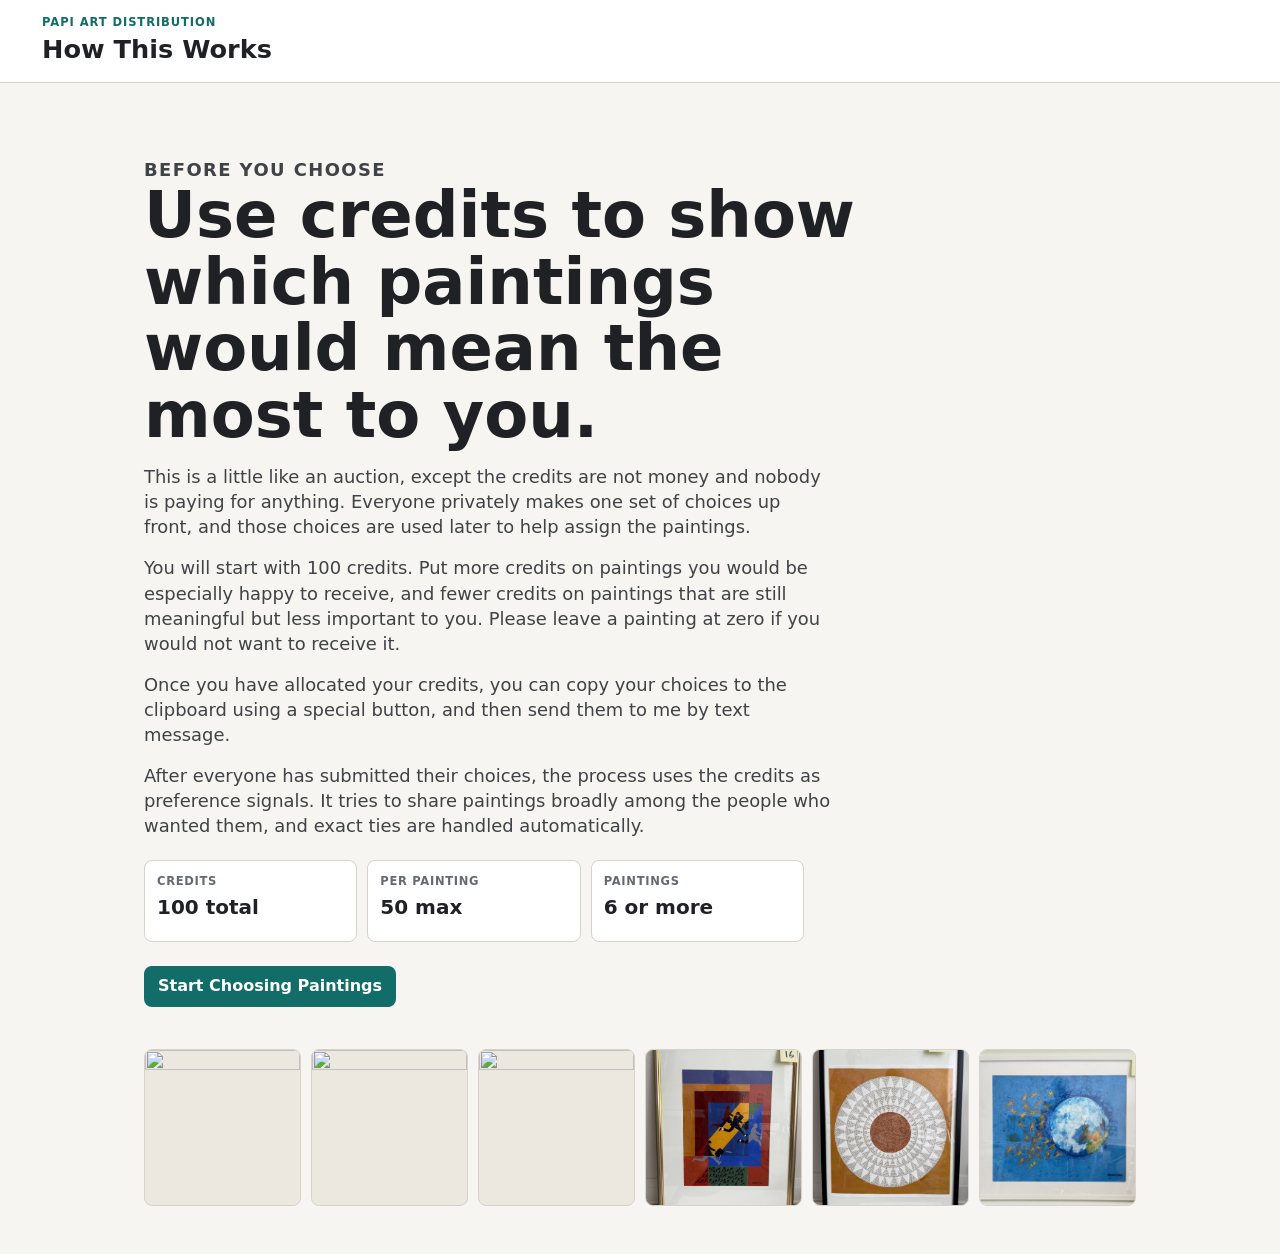
==== commit 3ff5d3ed: "Minor textual changes" ====
--- a/index.html
+++ b/index.html
@@ -28,6 +28,9 @@
             You will start with 100 credits. Put more credits on paintings you would be especially happy to receive,
             and fewer credits on paintings that are still meaningful but less important to you. Please leave a painting
             at zero if you would not want to receive it.
+          </p>
+          <p>
+            Once you have allocated your credits, you can copy your choices to the clipboard using a special button, and then send them to me by text message.
           </p>
           <p>
             After everyone has submitted their choices, the process uses the credits as preference signals. It tries
--- a/assets/css/styles.css
+++ b/assets/css/styles.css
@@ -9,6 +9,12 @@
   --rose: #9f3655;
   --gold: #b07a19;
   --danger: #a32f24;
+  --metric-good-bg: #e5f2ea;
+  --metric-good-line: #b5d4c0;
+  --metric-good-ink: #245c43;
+  --metric-bad-bg: #f8e6e2;
+  --metric-bad-line: #e3bbb5;
+  --metric-bad-ink: #8b332b;
   --shadow: 0 8px 30px rgba(31, 27, 21, 0.09);
   --radius: 8px;
   --participant-topbar-height: 86px;
@@ -100,6 +106,11 @@
   margin: 14px 0 18px;
 }
 
+.mobile-name-slot,
+.mobile-actions-slot {
+  display: none;
+}
+
 .brand-block h1,
 .control-panel h2,
 .feature-copy h2,
@@ -405,12 +416,21 @@
   color: var(--accent-strong);
 }
 
-.metric-good {
-  color: var(--accent-strong);
-}
-
-.metric-bad {
-  color: var(--danger);
+.credit-panel > div.metric-good {
+  border-color: var(--metric-good-line);
+  background: var(--metric-good-bg);
+  color: var(--metric-good-ink);
+}
+
+.credit-panel > div.metric-bad {
+  border-color: var(--metric-bad-line);
+  background: var(--metric-bad-bg);
+  color: var(--metric-bad-ink);
+}
+
+.credit-panel > div.metric-good .metric-label,
+.credit-panel > div.metric-bad .metric-label {
+  color: inherit;
 }
 
 .action-row,
@@ -878,6 +898,10 @@
     box-shadow: none;
   }
 
+  .participant-topbar .participant-actions {
+    display: contents;
+  }
+
   .participant-topbar .selection-strip {
     display: flex;
     flex-wrap: wrap;
@@ -947,6 +971,42 @@
     justify-content: space-between;
   }
 
+  .mobile-name-slot,
+  .mobile-actions-slot {
+    display: block;
+  }
+
+  #desktopNameSlot,
+  .topbar-summary-slot {
+    display: none;
+  }
+
+  .mobile-name-slot {
+    margin-bottom: 14px;
+  }
+
+  .mobile-actions-slot .action-row {
+    margin-top: 0;
+  }
+
+  .mobile-actions-slot .validation-message {
+    margin-top: 6px;
+    font-size: 0.84rem;
+  }
+
+  .mobile-actions-slot .submission-output {
+    min-height: 54px;
+    margin-top: 6px;
+  }
+
+  .summary-flow-slot .selection-panel {
+    padding: 16px;
+    border: 1px solid var(--line);
+    border-radius: var(--radius);
+    background: var(--surface);
+    box-shadow: var(--shadow);
+  }
+
   .painting-list,
   .panel-grid,
   .feature-painting,
